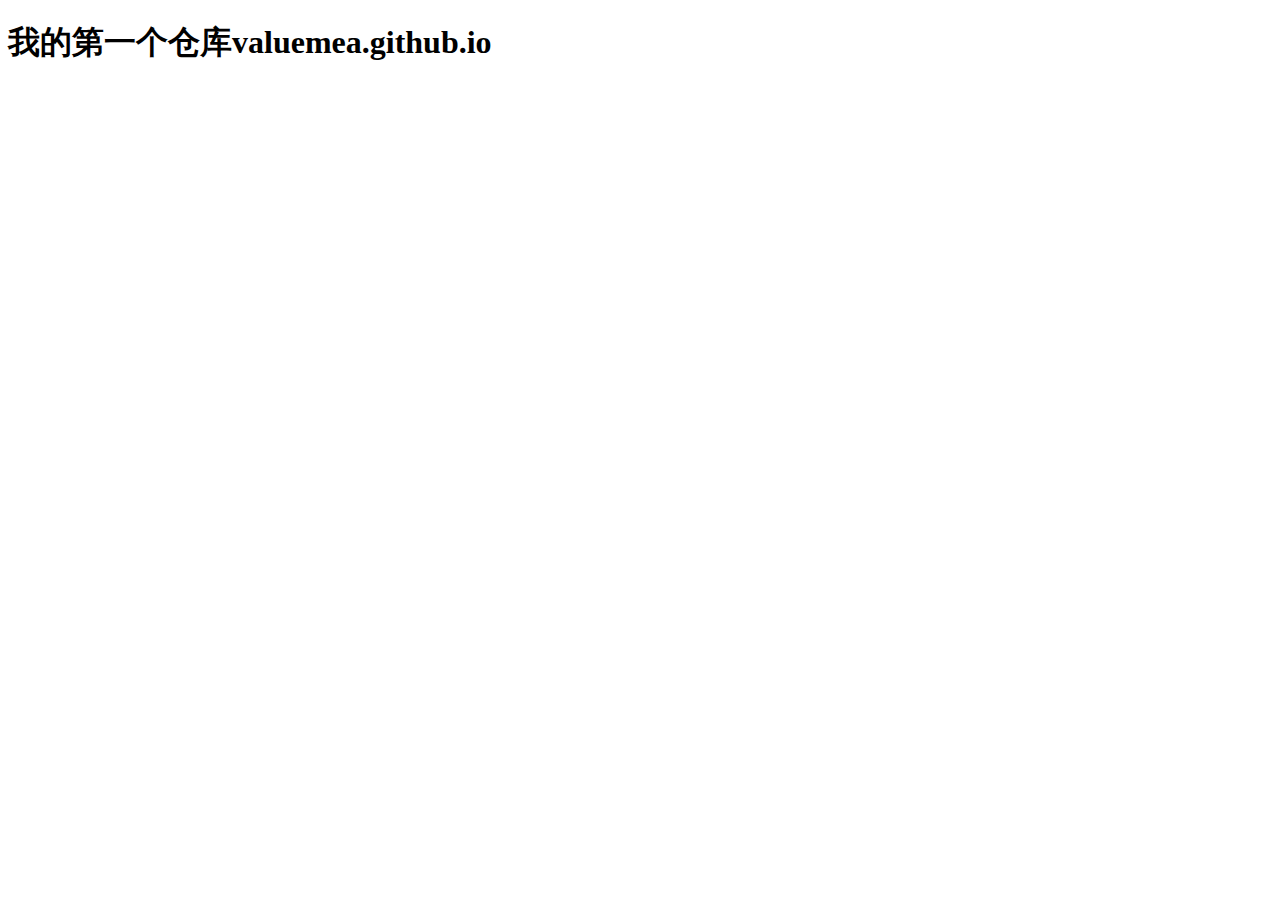
==== index.html @ 463b8c86 "Create index.html" ====
<!DOCTYPE html>
<html lang="en">
<head>
  <meta charset="UTF-8">
  <meta name="viewport" content="width=device-width, initial-scale=1.0">
  <title>Document</title>
</head>
<body>
  <h1>我的第一个仓库valuemea.github.io</h1>
</body>
</html>
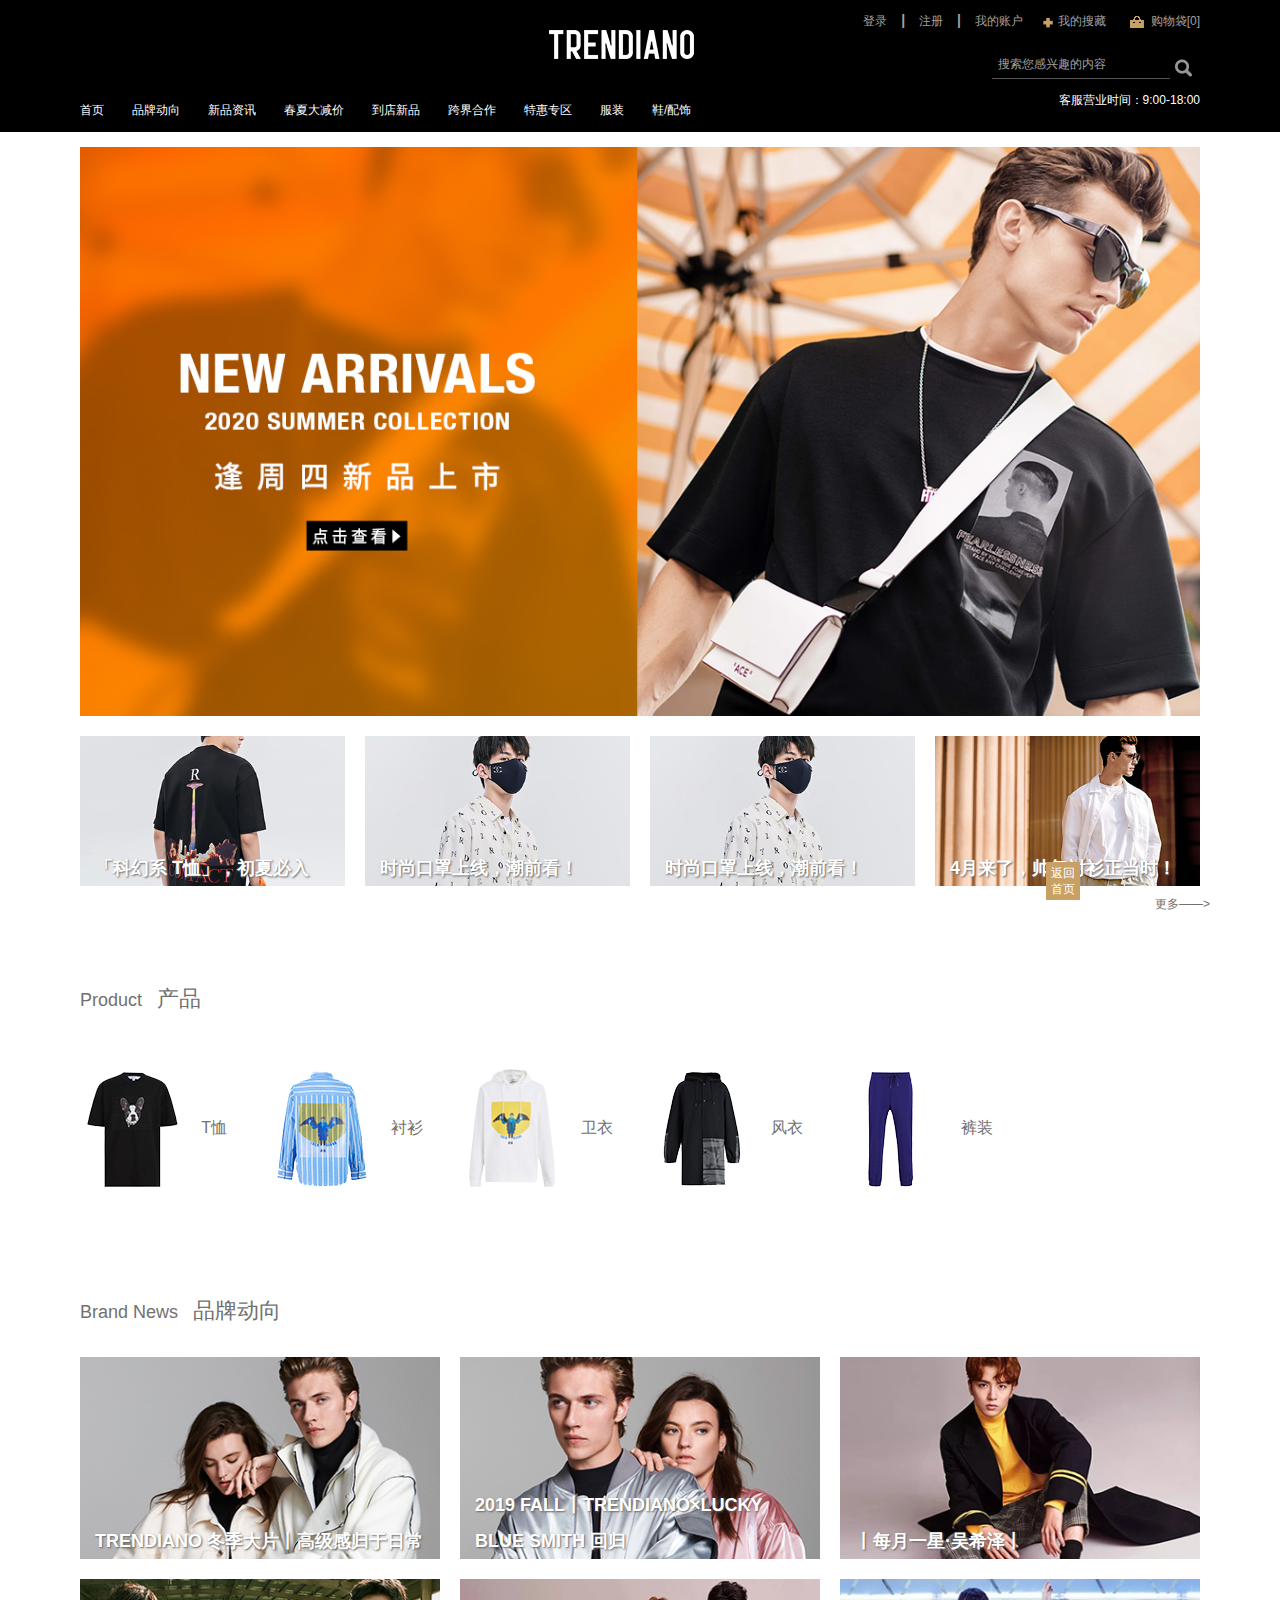
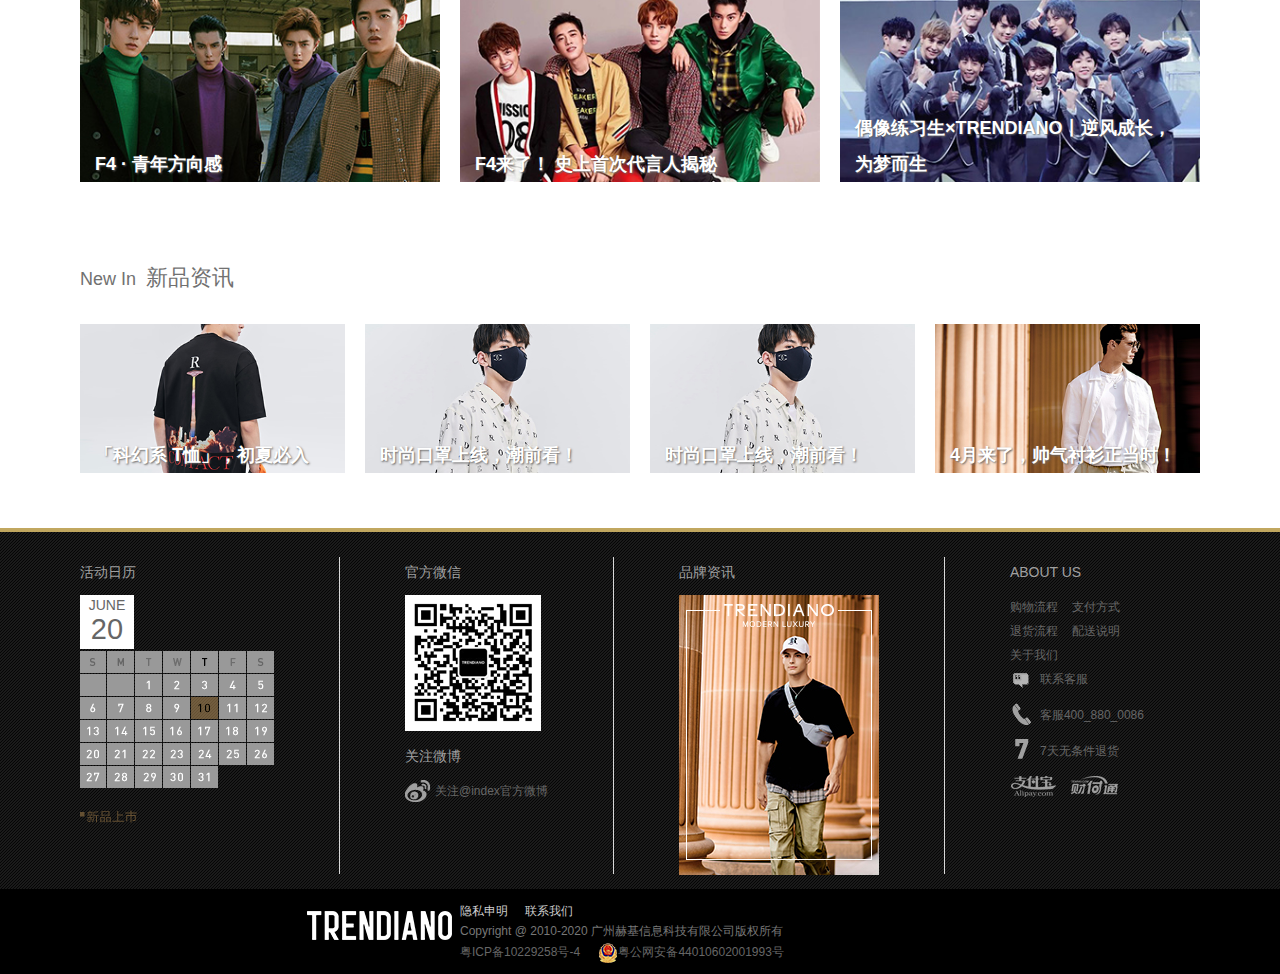
==== commit dac64ec8: "第一个版版本" ====
--- a/index.html
+++ b/index.html
@@ -1,11 +1,381 @@
 <!DOCTYPE html>
 <html lang="en">
-<head>
-  <meta charset="UTF-8">
-  <meta name="viewport" content="width=device-width, initial-scale=1.0">
-  <title>Document</title>
-</head>
-<body>
-  <h1>我的第一个仓库valuemea.github.io</h1>
-</body>
+  <head>
+    <meta charset="UTF-8" />
+    <meta name="viewport" content="width=device-width, initial-scale=1.0" />
+    <title>Document</title>
+    <link rel="stylesheet" href="./css/bootstrap.min.css" />
+    <link rel="stylesheet" href="./css/initialization.css" />
+    <link rel="stylesheet" href="./css/header.css" />
+    <link rel="stylesheet" href="./css/index.css" />
+    <link rel="stylesheet" href="./css/footer.css" />
+  </head>
+  <body>
+    <header>
+      <div class="up container">
+        <div class="col-md-12">
+          <div class="login"></div>
+          <div class="link-box">
+            <a href="./sign.html">登录</a>
+            <span>|</span>
+            <a href="javascript:void(0);">注册</a>
+            <span>|</span>
+            <a href="javascript:void(0);">我的账户</a>
+            <a class="collection" href="details.html">我的搜藏</a>
+            <a class="shopping-bag" href="shoppingbag.html">购物袋[0]</a>
+          </div>
+          <div class="search">
+            <input type="text" value="搜索您感兴趣的内容" />
+            <span></span>
+          </div>
+        </div>
+      </div>
+      <div class="down">
+        <div class="container">
+          <div class="col-md-12">
+            <ul class="nav">
+              <li><a date-name="no" href="index.html">首页</a></li>
+              <li><a date-name="no" href="javascript:void(0);">品牌动向</a></li>
+              <li><a date-name="no" href="javascript:void(0);">新品资讯</a></li>
+              <li>
+                <a href="javascript:void(0);">春夏大减价</a>
+                <div class="list">
+                  <div class="container">
+                    <h4>BIG SALE</h4>
+                    <div class="text">
+                      <a href="javascript:void(0);">7折专区</a>
+                      <a href="javascript:void(0);">8折专区</a>
+                      <a href="javascript:void(0);">9折专区</a>
+                    </div>
+                  </div>
+                </div>
+              </li>
+              <li>
+                <a href="javascript:void(0);">到店新品</a>
+                <div class="list">
+                  <div class="container">
+                    <h4>NEW IN</h4>
+                    <div class="text">
+                      <a href="javascript:void(0);">6月20号到店</a>
+                      <a href="javascript:void(0);">5月14号到店</a>
+                      <a href="javascript:void(0);">4月30号到店</a>
+                      <a href="javascript:void(0);">全部新品</a>
+                    </div>
+                  </div>
+                </div>
+              </li>
+              <li>
+                <a href="javascript:void(0);">跨界合作</a>
+                <div class="list">
+                  <div class="container">
+                    <h4>IP</h4>
+                    <div class="text">
+                      <a href="javascript:void(0);">侏儒免系列</a>
+                      <a href="javascript:void(0);">狮子王联名款</a>
+                    </div>
+                  </div>
+                </div>
+              </li>
+              <li>
+                <a href="javascript:void(0);">特惠专区</a>
+                <div class="list">
+                  <div class="container">
+                    <h4>VIP SALE</h4>
+                    <div class="text">
+                      <a href="javascript:void(0);">2件九折 3件八折</a>
+                      <a href="javascript:void(0);">秒杀专区</a>
+                      <a href="javascript:void(0);">新品秒杀</a>
+                    </div>
+                  </div>
+                </div>
+              </li>
+              <li>
+                <a href="javascript:void(0);">服装</a>
+
+                <div class="list">
+                  <div class="container">
+                    <h4>NEW IN_SHANG</h4>
+                    <div class="text">
+                      <a href="javascript:void(0);">T恤/POLO</a>
+                      <a href="javascript:void(0);">衬衫</a>
+                      <a href="javascript:void(0);">卫衣</a>
+                      <a href="javascript:void(0);">夹克</a>
+                    </div>
+                    <div class="text">
+                      <a href="javascript:void(0);">裤装</a>
+                      <a href="javascript:void(0);">风衣</a>
+                      <a href="javascript:void(0);">针织衫</a>
+                      <a href="javascript:void(0);">皮衣</a>
+                    </div>
+                    <div class="text">
+                      <a href="javascript:void(0);">羽绒服</a>
+                      <a href="javascript:void(0);">棉衣</a>
+                      <a href="javascript:void(0);">毛呢大衣</a>
+                      <a href="javascript:void(0);">西服</a>
+                    </div>
+                  </div>
+                </div>
+              </li>
+              <li>
+                <a href="javascript:void(0);">鞋/配饰</a>
+
+                <div class="list">
+                  <div class="container">
+                    <h4>SHOES</h4>
+                    <div class="text">
+                      <a href="javascript:void(0);">休闲鞋</a>
+                      <a href="javascript:void(0);">凉鞋/拖鞋</a>
+                      <a href="javascript:void(0);">包包</a>
+                      <a href="">帽</a>
+                    </div>
+                    <div class="text">
+                      <a href="javascript:void(0);">袜</a>
+                      <a href="javascript:void(0);">其他配饰</a>
+                    </div>
+                  </div>
+                </div>
+              </li>
+            </ul>
+            <span class="time">客服营业时间：9:00-18:00</span>
+          </div>
+        </div>
+      </div>
+    </header>
+    <div class="main container">
+      <div class="top">
+        <div class="up col-md-12">
+          <a href="javascript:void(0);">
+            <img src="./images/20200608153952065.jpg" alt="" />
+          </a>
+        </div>
+        <div class="content"></div>
+        <a class="more" href="javascript:void(0);">更多——></a>
+      </div>
+      <div class="product">
+        <div class="tittle col-md-12">
+          <p>Product <span>产品</span></p>
+        </div>
+      </div>
+      <div class="brand-news">
+        <div class="tittle col-md-12">
+          <p>Brand News <span>品牌动向</span></p>
+        </div>
+      </div>
+      <div class="new-in">
+        <div class="tittle col-md-12">
+          <p>New In<span>新品资讯</span></p>
+        </div>
+      </div>
+    </div>
+    <footer>
+      <div class="container">
+        <div class="wrap">
+          <h3>活动日历</h3>
+          <div class="monthdate">
+            <span
+              >JUNE
+              <em>20</em>
+            </span>
+          </div>
+          <img src="./images/footer/calendar.png" alt="" />
+        </div>
+        <div class="wrap">
+          <h3>官方微信</h3>
+          <img src="./images/footer/weixin_code.png" alt="" />
+          <h6>关注微博</h6>
+          <a href="javascript:void(0);">关注@index官方微博</a>
+        </div>
+        <div class="wrap">
+          <h3>品牌资讯</h3>
+          <img src="./images/footer/ing.jpg" alt="" />
+        </div>
+        <div class="wrap">
+          <h3>ABOUT US</h3>
+          <p>
+            <a href="javascript:void(0);">购物流程</a>
+            <a href="javascript:void(0);">支付方式</a>
+          </p>
+          <p>
+            <a href="javascript:void(0);">退货流程</a>
+            <a href="javascript:void(0);">配送说明</a>
+          </p>
+          <p>
+            <a href="javascript:void(0);">关于我们</a>
+          </p>
+          <ul>
+            <li>
+              <span>联系客服</span>
+            </li>
+            <li><span>客服400_880_0086</span></li>
+            <li><span>7天无条件退货</span></li>
+            <li>
+              <span></span>
+            </li>
+          </ul>
+        </div>
+      </div>
+      <div class="down">
+        <div class="login"></div>
+        <div class="box">
+          <p>
+            <a href="javascript:void(0);">隐私申明</a>
+            <a href="javascript:void(0);">联系我们</a>
+          </p>
+
+          <p>Copyright @ 2010-2020 广州赫基信息科技有限公司版权所有</p>
+          <p>
+            <a href="javascript:void(0);">粤ICP备10229258号-4</a>
+            <a href="javascript:void(0);">
+              <img
+                src="./images/footer/ingg.png"
+                alt=""
+              />粤公网安备44010602001993号</a
+            >
+          </p>
+        </div>
+      </div>
+    </footer>
+    <div class="boxx">
+      <a href="javascript:void(0);">TOP</a>
+      <a href="trendiano.html">返回首页</a>
+    </div>
+    <script src="./js/jquery-3.4.1.min.js"></script>
+    <script>
+      //定位到屏幕最下面，返回首页和到达最顶部
+      $(".boxx a:nth-child(1)").click(function () {
+        $("body,html").animate({ scrollTop: 0 }, 500);
+        $(this).css("opacity", "0");
+      });
+      $(window).scroll(function () {
+        if ($(this).scrollTop() > 0) {
+          $(".boxx a:nth-child(1)").css("opacity", "1");
+        } else {
+          $(".boxx a:nth-child(1)").css("opacity", "0");
+        }
+      });
+      //菜单栏的绝对定位
+      $(window).scroll(function () {
+        if ($(this).scrollTop() > 0) {
+          $("header .up").css("display", "none");
+          $("header .down").css({
+            position: "fixed",
+            top: "0",
+            "z-index": "99",
+          });
+        } else {
+          $("header .up").css("display", "block");
+          $("header .down").css({
+            position: "relative",
+          });
+        }
+      });
+      //header 中的下拉菜单
+      $("header .down .nav li").mouseenter(function () {
+        $(this).children('.list').css({ display: "block" });
+        $(this).children('.list').animate({ opacity: "0.9" }, 300);
+      });
+      $("header .down .nav li").mouseleave(function () {
+        $("header .down .list").css({ opacity: "0", display: "none" });
+      });
+        
+     
+      //header 中的搜索文本框获得，失去焦点事件
+      $("header .up .search input").focus(function () {
+        this.value = "";
+      });
+      $("header .up .search input").blur(function () {
+        this.value = "搜索您感兴趣的内容";
+      });
+      var goodsArr = [
+        {
+          img: "./images/img1.jpg",
+          text: "「科幻系 T恤」，初夏必入",
+        },
+        {
+          img: "./images/img2.jpg",
+          text: "时尚口罩上线，潮前看！",
+        },
+        {
+          img: "./images/img2.jpg",
+          text: "时尚口罩上线，潮前看！",
+        },
+        {
+          img: "./images/img4.jpg",
+          text: "4月来了，帅气衬衫正当时！",
+        },
+      ];
+      for (var i = 0; i < goodsArr.length; i++) {
+        var wrap = $(
+          `<div class='wrap col-md-3'><img src=${goodsArr[i].img} alt=""><div><span> ${goodsArr[i].text}</span></div></div>`
+        );
+        $(".main .top .content").append(wrap);
+      }
+      var productArr = [
+        {
+          img: "./images/product/product1.png",
+          text: "T恤",
+        },
+        {
+          img: "./images/product/product2.png",
+          text: "衬衫",
+        },
+        {
+          img: "./images/product/product3.png",
+          text: "卫衣",
+        },
+        {
+          img: "./images/product/product4.png",
+          text: "风衣",
+        },
+        {
+          img: "./images/product/product5.png",
+          text: "裤装",
+        },
+      ];
+      for (var i = 0; i < productArr.length; i++) {
+        var wrap = $(
+          `<div class='wrap col-md-2'><img src=${productArr[i].img} alt=""><span> ${productArr[i].text}</span></div>`
+        );
+        $(".main .product").append(wrap);
+      }
+      var brandNewsArr = [
+        {
+          img: "./images/brand_news/brand_news1.jpg",
+          text: "TRENDIANO 冬季大片丨高级感归于日常",
+        },
+        {
+          img: "./images/brand_news/brand_news2.jpg",
+          text: "2019 FALL丨TRENDIANO×LUCKY BLUE SMITH 回归",
+        },
+        {
+          img: "./images/brand_news/brand_news3.jpg",
+          text: "丨每月一星·吴希泽丨",
+        },
+        {
+          img: "./images/brand_news/brand_news4.jpg",
+          text: "F4 · 青年方向感",
+        },
+        {
+          img: "./images/brand_news/brand_news5.jpg",
+          text: "F4来了！ 史上首次代言人揭秘",
+        },
+        {
+          img: "./images/brand_news/brand_news6.jpg",
+          text: "偶像练习生×TRENDIANO丨逆风成长，为梦而生",
+        },
+      ];
+      for (var i = 0; i < brandNewsArr.length; i++) {
+        var wrap = $(
+          `<div class='wrap col-md-4'><img src=${brandNewsArr[i].img} alt=""><div><span> ${brandNewsArr[i].text}</span></div></div>`
+        );
+        $(".main .brand-news").append(wrap);
+      }
+      for (var i = 0; i < goodsArr.length; i++) {
+        var wrap = $(
+          `<div class='wrap col-md-3'><img src=${goodsArr[i].img} alt=""><div><span> ${goodsArr[i].text}</span></div></div>`
+        );
+        $(".main .new-in").append(wrap);
+      }
+    </script>
+  </body>
 </html>
--- a/css/initialization.css
+++ b/css/initialization.css
@@ -0,0 +1,26 @@
+* {
+  margin: 0;
+  padding: 0;
+}
+body a {
+  text-decoration: none;
+}
+body a:hover{
+  text-decoration: none;
+}
+body ul {
+  list-style: none;
+}
+.clearfix:before,
+.clearfix:after {
+  content: "";
+  display: block;
+  clear: both;
+  visibility: hidden;
+  line-height: 0;
+  height: 0;
+  font-size: 0;
+}
+.clearfix {
+  *zoom: 1;
+}
--- a/css/header.css
+++ b/css/header.css
@@ -0,0 +1,157 @@
+header {
+  background-color: #000;
+}
+header .up {
+  height: 88px;
+  position: relative;
+}
+header .up .login {
+  background-image: url("../images/icon_tre.png");
+  background-repeat: no-repeat;
+  background-position: 65px 20px;
+  width: 312px;
+  height: 56px;
+  margin: 10px auto;
+}
+header .up .link-box {
+  position: absolute;
+  top: 10px;
+  right: 0;
+}
+header .up .link-box a {
+  text-decoration: none;
+  padding: 0 4px;
+  margin: 0 6px;
+  color: #a0a0a0;
+  font-size: 12px;
+}
+header .up .link-box a:hover {
+  color: #c9a063;
+}
+header .up .link-box span {
+  font-weight: 600;
+  color: #a0a0a0;
+}
+header .up .link-box .collection {
+  background-image: url("../images/icon_tre.png");
+  background-position: 0px -96px;
+  padding-left: 15px;
+}
+header .up .link-box .shopping-bag {
+  background-image: url("../images/icon_tre.png");
+  background-position: -296px -98px;
+  padding-left: 25px;
+}
+header .up .search {
+  position: absolute;
+  top: 50px;
+  right: 0;
+}
+header .up .search input {
+  width: 178px;
+  color: #a0a0a0;
+  background: none;
+  border: none;
+  line-height: 2;
+  border-bottom: 1px solid #555;
+  font-size: 12px;
+  padding: 2px 6px;
+  float: left;
+}
+header .up .search span {
+  width: 25px;
+  height: 40px;
+  background-image: url("../images/icon_tre.png");
+  background-position: -595px -90px;
+  display: block;
+  float: left;
+  margin-right: 15px;
+}
+header .up .search span:hover {
+  background-position: -595px 9px;
+}
+header .down {
+  width: 100%;
+  position: relative;
+  background-color: #000;
+}
+header .down .nav {
+  list-style: none;
+  float: left;
+  position:static;
+}
+header .down .col-md-12{
+  position: static;
+}
+header .down .nav{
+  list-style: none;
+}
+header .down .nav li {
+  list-style: none;
+  float: left;
+  position: unset;
+  padding: 10px 0;
+  
+}
+header .down .nav .list {
+  width: 100vw;
+  height: 220px;
+  background-color: #000;
+  opacity: 0.9;
+  position: absolute;
+  top: 100%;
+  left: 0;
+  display: none;
+  transition: 0.6s;
+  z-index: 999;
+  margin-left: -10px;
+}
+
+header .down .nav li a {
+  text-decoration: none;
+  font-size: 12px;
+  color: #fff;
+  padding: 0 9px;
+  line-height: 24px;
+  margin-right: 10px;
+}
+header .down .nav li:nth-child(1) a {
+  margin-left: -9px;
+  transition: 1s;
+}
+header .down .nav li a:hover {
+  color: #c9a063;
+  background-color: #000;
+}
+
+header .down .list .container {
+  padding: 0 25px;
+}
+header .down .list h4 {
+  font-size: 24px;
+  font-weight: 400;
+  line-height: 44px;
+  color: #ccc;
+  border-bottom: 1px solid #6b6b6b;
+}
+header .down .list .text {
+  margin-top: 15px;
+  float: left;
+  margin-right: 80px;
+}
+header .down .list a {
+  text-decoration: none;
+  line-height: 26px;
+  padding: 0 3px;
+  color: #fff;
+  font-size: 12px;
+  display: block;
+}
+header .down .time {
+  font-size: 12px;
+  color: #fff;
+  line-height: 24px;
+  margin-right: 0;
+  display: block;
+  float: right;
+}
--- a/css/index.css
+++ b/css/index.css
@@ -0,0 +1,75 @@
+.col-md-12,
+.col-md-4,
+.col-md-3 {
+  padding: 10px;
+}
+header .col-md-12{
+  padding: 0 10px;
+}
+.main {
+  margin-top: 5px;
+  margin-bottom: 45px;
+}
+.main .top img,.main .brand-news img,.main .new-in img{
+  width: 100%;
+}
+.main .top .content .wrap,
+.main .brand-news .wrap,
+.main .new-in .wrap {
+  position: relative;
+}
+.main .top .content .wrap:hover div span,
+.main .brand-news .wrap:hover div span,
+.main .new-in .wrap:hover div span{
+  background-color: #000;
+  opacity: 0.6;
+}
+.main .top .content .wrap div,
+.main .brand-news .wrap div,
+.main .new-in .wrap div {
+  width: 100%;
+  position: absolute;
+  left: 0;
+  bottom: 0;
+  padding: 10px;
+}
+.main .top .content .wrap span,
+.main .brand-news .wrap span,
+.main .new-in .wrap span{
+  width: 100%;
+  font-weight: 700;
+  color: #fff;
+  font-size: 18px;
+  line-height: 2;
+  padding: 0 15px;
+  text-shadow: 1px 1px 2px #666;
+
+  display: block;
+  transition: 0.6s;
+}
+.main .top .more {
+  font-size: 12px;
+  text-align: right;
+  color: #717171;
+  text-decoration: none;
+  display: block;
+}
+.main .tittle p {
+  font-size: 18px;
+  font-weight: 400;
+  color: #717171;
+  margin-top: 60px;
+}
+.main .tittle span {
+  font-size: 22px;
+  margin-left: 10px;
+}
+.main .product .wrap {
+  margin: 35px 0;
+}
+.main .product .wrap span {
+  font-size: 16px;
+  color: #717171;
+  padding-left: 18px;
+}
+
--- a/css/footer.css
+++ b/css/footer.css
@@ -0,0 +1,174 @@
+footer {
+  border-top: 4px solid #c1a75f;
+  background-image: url("../images/footer/footer_bg_tre.png");
+  padding-top: 10px;
+}
+footer .container {
+  padding: 15px 25px;
+}
+footer .wrap {
+  height: 317px;
+  border-right: 1px solid #d8d8d8;
+  padding-right: 65px;
+  margin-right: 65px;
+  float: left;
+}
+footer .wrap:last-child {
+  padding-right: 0;
+  margin-right: 0;
+  border: 0;
+}
+
+footer h3 {
+  font-size: 14px;
+  line-height: 30px;
+  color: #a0a0a0;
+  margin-bottom: 8px;
+  margin-top: 0;
+}
+footer h6 {
+  font-size: 14px;
+  color: #a0a0a0;
+  line-height: 30px;
+  margin-bottom: 8px;
+}
+
+footer .monthdate span {
+  width: 54px;
+  height: 54px;
+  display: block;
+  color: #666;
+  font-size: 14px;
+  text-align: center;
+  background: #fff;
+  margin-bottom: 2px;
+  padding: 0;
+}
+footer .monthdate span em {
+  font-size: 29px;
+  line-height: 29px;
+  font-style: normal;
+}
+footer .container .wrap:nth-child(2) a {
+  display: block;
+  padding-left: 30px;
+  line-height: 24px;
+  color: #666;
+  font-size: 12px;
+  background-image: url("../images/icon_tre.png");
+  background-position: -595px -400px;
+}
+footer .container .wrap:nth-child(2) a:hover {
+  color: #333;
+}
+footer p {
+  margin: 0;
+}
+footer p a {
+  text-decoration: none;
+  line-height: 24px;
+  color: #666;
+  font-size: 12px;
+  margin-right: 10px;
+}
+footer a:hover {
+  color: #333;
+}
+footer ul {
+  list-style: none;
+  padding: 0;
+}
+footer ul li {
+  margin-bottom: 12px;
+}
+footer ul li span{
+  display: block;
+  padding-left: 30px;
+  line-height: 24px;
+  color: #666;
+  font-size: 12px;
+  background-image: url("../images/icon_tre.png");
+ 
+}
+footer ul li:nth-child(1) span {
+  background-position: 3px -194px;
+}
+footer ul li:nth-child(2) span {
+  background-position: -298px -200px;
+}
+footer ul li:nth-child(3) span {
+  background-position: -595px -200px;
+}
+footer ul li:nth-child(4) span {
+  background-position: -600px -300px;
+}
+footer ul li:last-child {
+  height: 30px;
+  background-image: url("../images/icon_tre.png");
+  background-position: -600px -300px;
+}
+footer ul li:last-child span {
+  background-image: url("../images/icon_tre.png");
+  background-position: 0 -400px;
+  height: 30px;
+  margin-left: 60px;
+}
+footer .down {
+  background-color: #000;
+  padding: 10px 0;
+  width: 100%;
+  position: relative;
+}
+footer .down .login {
+  width: 170px;
+  height: 70px;
+  background-image: url("../images/icon_tre.png");
+  background-position: 0 -482px;
+  position: absolute;
+  left: 24%;
+}
+footer .down .box {
+  width: 360px;
+  margin: 0 auto;
+  
+}
+
+footer .down p {
+  font-size: 12px;
+  color: #777;
+}
+footer .down p:nth-child(1) a {
+  margin-right: 14px;
+  color: #ccc;
+}
+footer .down p:nth-child(3) a:nth-child(1) {
+  margin-right: 15px;
+}
+footer .down p a:hover {
+  color: #c9a063;
+}
+.boxx {
+  position: fixed;
+  bottom: 0;
+  right: 200px;
+}
+.boxx a {
+  width: 34px;
+  background-color: #1a1a1a;
+  font-size: 14px;
+  line-height: 24px;
+  display: block;
+  text-align: center;
+  padding: 3px;
+  color: #fff;
+}
+.boxx a:nth-child(1){
+  opacity: 0;
+  transition: 0.2s;
+
+}
+.boxx a:nth-child(2) {
+  font-size: 12px;
+  line-height: 16px;
+  background-color: #c9a063;
+}
